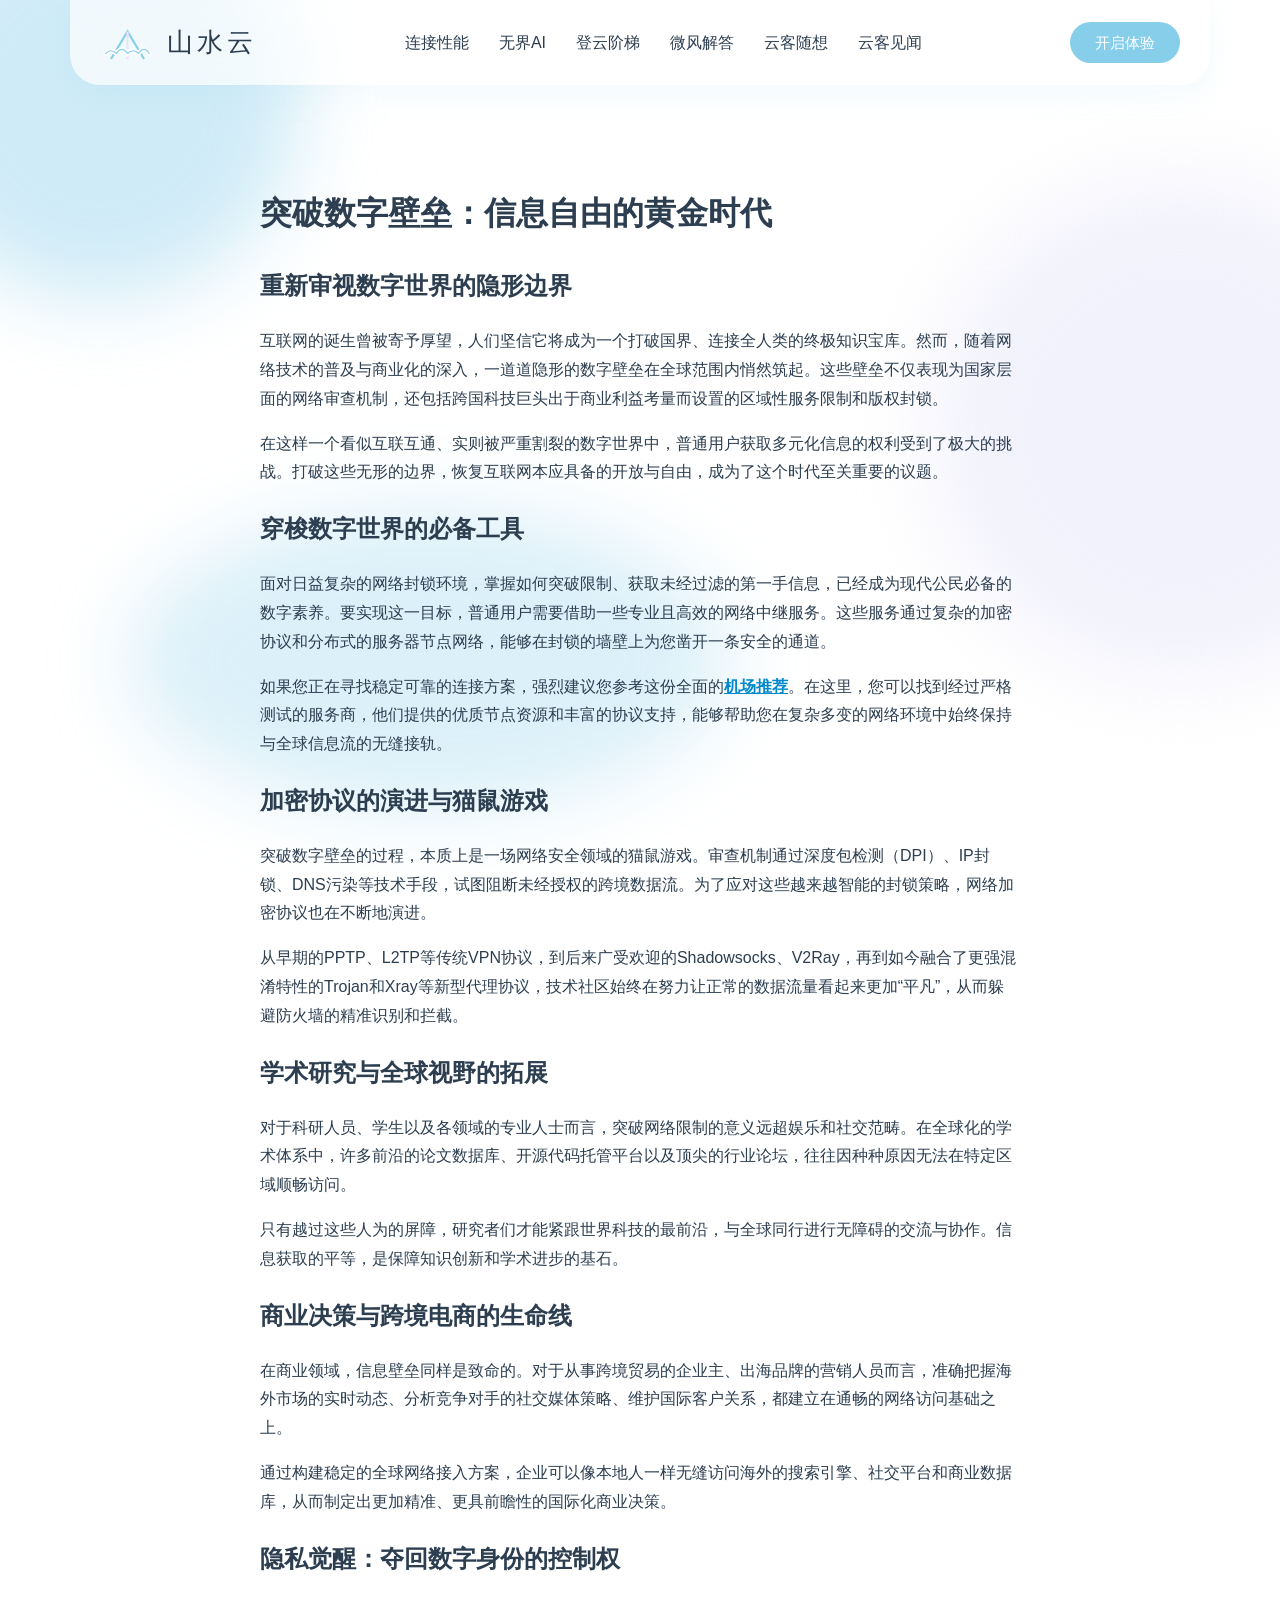
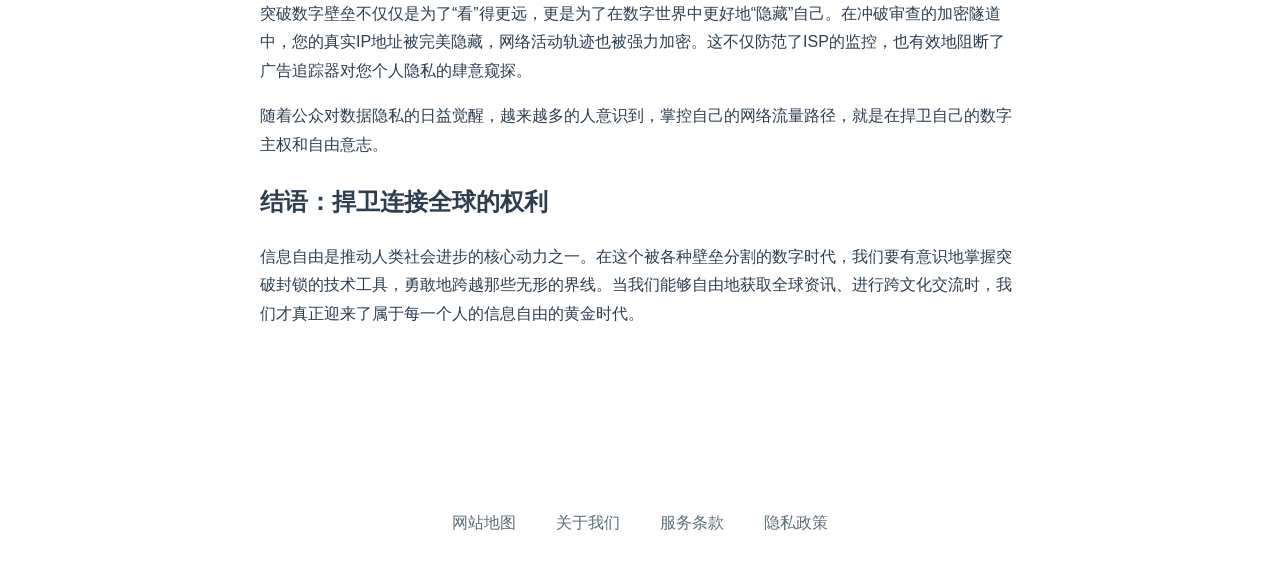
==== breaking-digital-barriers.html @ 4e41da9a "Initial commit - SEO optimized landing pages" ====
﻿<!DOCTYPE html>
<html lang="zh-CN">
<head>
    <meta charset="UTF-8">
    <meta name="viewport" content="width=device-width, initial-scale=1.0">
    <title>突破数字壁垒：信息自由的黄金时代</title>
    <link rel="stylesheet" href="style.css">
</head>
<body>
    <div class="cloud-bg cloud-1"></div>
    <div class="cloud-bg cloud-2"></div>
    <div class="cloud-bg cloud-3"></div>

    <div class="fluid-container">
        <header class="navbar">
            <a href="index.html" class="logo-wrap">
                <svg class="logo-icon" viewBox="0 0 100 100">
                    <path d="M20,80 L50,30 L80,80" fill="none" stroke="#87CEEB" stroke-width="4"/>
                    <path d="M50,30 L50,80" fill="none" stroke="#E6E6FA" stroke-width="4"/>
                    <path d="M10,70 Q20,60 30,70 Q40,55 50,70 Q60,60 70,70 Q80,55 90,70" fill="none" stroke="#FFFFFF" stroke-width="8" stroke-linecap="round"/>
                    <path d="M10,70 Q20,60 30,70 Q40,55 50,70 Q60,60 70,70 Q80,55 90,70" fill="none" stroke="#87CEEB" stroke-width="2" stroke-linecap="round"/>
                </svg>
                <span class="logo-text">山水云</span>
            </a>
            <nav class="yacht-menu">
                <a href="index.html#features">连接性能</a>
                <a href="index.html#media-ai">无界AI</a>
                <a href="index.html#pricing">登云阶梯</a>
                <a href="index.html#faq">微风解答</a>
                <a href="index.html#testimonials">云客随想</a>
                <a href="horizons.html">云客见闻</a>
            </nav>
            <a href="https://ww012.twilightaff.com/#/?code=A56DH1Af" rel="nofollow" target="_blank" class="btn-nav-yacht">开启体验</a>
        </header>

        <main class="article-body" style="max-width:800px; margin: 100px auto; padding: 0 20px; line-height: 1.8;">
            <h1>突破数字壁垒：信息自由的黄金时代</h1>
            
            <h2>重新审视数字世界的隐形边界</h2>
            <p>互联网的诞生曾被寄予厚望，人们坚信它将成为一个打破国界、连接全人类的终极知识宝库。然而，随着网络技术的普及与商业化的深入，一道道隐形的数字壁垒在全球范围内悄然筑起。这些壁垒不仅表现为国家层面的网络审查机制，还包括跨国科技巨头出于商业利益考量而设置的区域性服务限制和版权封锁。</p>
            <p>在这样一个看似互联互通、实则被严重割裂的数字世界中，普通用户获取多元化信息的权利受到了极大的挑战。打破这些无形的边界，恢复互联网本应具备的开放与自由，成为了这个时代至关重要的议题。</p>

            <h2>穿梭数字世界的必备工具</h2>
            <p>面对日益复杂的网络封锁环境，掌握如何突破限制、获取未经过滤的第一手信息，已经成为现代公民必备的数字素养。要实现这一目标，普通用户需要借助一些专业且高效的网络中继服务。这些服务通过复杂的加密协议和分布式的服务器节点网络，能够在封锁的墙壁上为您凿开一条安全的通道。</p>
            <p>如果您正在寻找稳定可靠的连接方案，强烈建议您参考这份全面的<a href="https://tizilab.net/" target="_blank">机场推荐</a>。在这里，您可以找到经过严格测试的服务商，他们提供的优质节点资源和丰富的协议支持，能够帮助您在复杂多变的网络环境中始终保持与全球信息流的无缝接轨。</p>

            <h2>加密协议的演进与猫鼠游戏</h2>
            <p>突破数字壁垒的过程，本质上是一场网络安全领域的猫鼠游戏。审查机制通过深度包检测（DPI）、IP封锁、DNS污染等技术手段，试图阻断未经授权的跨境数据流。为了应对这些越来越智能的封锁策略，网络加密协议也在不断地演进。</p>
            <p>从早期的PPTP、L2TP等传统VPN协议，到后来广受欢迎的Shadowsocks、V2Ray，再到如今融合了更强混淆特性的Trojan和Xray等新型代理协议，技术社区始终在努力让正常的数据流量看起来更加“平凡”，从而躲避防火墙的精准识别和拦截。</p>

            <h2>学术研究与全球视野的拓展</h2>
            <p>对于科研人员、学生以及各领域的专业人士而言，突破网络限制的意义远超娱乐和社交范畴。在全球化的学术体系中，许多前沿的论文数据库、开源代码托管平台以及顶尖的行业论坛，往往因种种原因无法在特定区域顺畅访问。</p>
            <p>只有越过这些人为的屏障，研究者们才能紧跟世界科技的最前沿，与全球同行进行无障碍的交流与协作。信息获取的平等，是保障知识创新和学术进步的基石。</p>

            <h2>商业决策与跨境电商的生命线</h2>
            <p>在商业领域，信息壁垒同样是致命的。对于从事跨境贸易的企业主、出海品牌的营销人员而言，准确把握海外市场的实时动态、分析竞争对手的社交媒体策略、维护国际客户关系，都建立在通畅的网络访问基础之上。</p>
            <p>通过构建稳定的全球网络接入方案，企业可以像本地人一样无缝访问海外的搜索引擎、社交平台和商业数据库，从而制定出更加精准、更具前瞻性的国际化商业决策。</p>

            <h2>隐私觉醒：夺回数字身份的控制权</h2>
            <p>突破数字壁垒不仅仅是为了“看”得更远，更是为了在数字世界中更好地“隐藏”自己。在冲破审查的加密隧道中，您的真实IP地址被完美隐藏，网络活动轨迹也被强力加密。这不仅防范了ISP的监控，也有效地阻断了广告追踪器对您个人隐私的肆意窥探。</p>
            <p>随着公众对数据隐私的日益觉醒，越来越多的人意识到，掌控自己的网络流量路径，就是在捍卫自己的数字主权和自由意志。</p>

            <h2>结语：捍卫连接全球的权利</h2>
            <p>信息自由是推动人类社会进步的核心动力之一。在这个被各种壁垒分割的数字时代，我们要有意识地掌握突破封锁的技术工具，勇敢地跨越那些无形的界线。当我们能够自由地获取全球资讯、进行跨文化交流时，我们才真正迎来了属于每一个人的信息自由的黄金时代。</p>
        </main>

        <footer class="footer-cloud">
            <div class="footer-links">
                <a href="sitemap.html" target="_blank">网站地图</a>
                <a href="about.html" target="_blank">关于我们</a>
                <a href="terms.html" target="_blank">服务条款</a>
                <a href="privacy.html" target="_blank">隐私政策</a>
            </div>
        </footer>
    </div>
</body>
</html>
---- style.css ----
/* E:\1落地页\落地页\山水云\shanshuicloud.yachts\style.css */
:root {
    --sky: #87CEEB;
    --cloud: #FFFFFF;
    --lavender: #E6E6FA;
    --text-dark: #2C3E50;
    --text-light: #596E79;
}
* { box-sizing: border-box; }
body {
    margin: 0; padding: 0;
    font-family: "Helvetica Neue", Helvetica, Arial, sans-serif;
    background-color: var(--cloud);
    color: var(--text-dark);
    line-height: 1.7;
    overflow-x: hidden;
}
a { text-decoration: none; }
.fluid-container { max-width: 1200px; margin: 0 auto; padding: 0 30px; position: relative; z-index: 10; }

/* Navigation */
.navbar { position: sticky; top: 0; z-index: 1000; padding: 15px 30px; display: flex; justify-content: space-between; align-items: center; background: rgba(255,255,255,0.7); backdrop-filter: blur(15px); border-radius: 0 0 30px 30px; margin-bottom: 20px; box-shadow: 0 10px 30px rgba(135,206,235,0.1); }
.logo-wrap { display: flex; align-items: center; gap: 12px; }
.yacht-menu { display: flex; gap: 30px; align-items: center; }
.yacht-menu a { color: var(--text-dark); font-weight: 400; transition: color 0.2s; }
.yacht-menu a:hover { color: var(--sky); }
.btn-nav-yacht { background: var(--sky); color: white; padding: 8px 25px; border-radius: 30px; font-weight: 500; font-size: 0.95rem; transition: 0.3s; }
.btn-nav-yacht:hover { box-shadow: 0 5px 15px rgba(135,206,235,0.4); transform: translateY(-2px); }
@media (max-width: 800px) { .yacht-menu { display: none; } .navbar { padding: 15px; border-radius: 0; } }
.logo-icon { width: 55px; height: 55px; }
.logo-text { font-size: 26px; font-weight: 300; letter-spacing: 4px; color: var(--text-dark); }

/* Cloud Backgrounds */
.cloud-bg { position: absolute; border-radius: 50%; filter: blur(40px); z-index: 0; pointer-events: none; }
.cloud-1 { top: -100px; left: -100px; width: 400px; height: 400px; background: rgba(135, 206, 235, 0.4); }
.cloud-2 { top: 20%; right: -150px; width: 500px; height: 500px; background: rgba(230, 230, 250, 0.5); }
.cloud-3 { bottom: 10%; left: 10%; width: 600px; height: 300px; background: rgba(135, 206, 235, 0.3); }

/* Hero Section */
.hero-fluid { padding: 120px 0 160px; text-align: center; position: relative; }
.hero-fluid h1 { font-size: 4rem; font-weight: 200; margin: 0 0 20px; letter-spacing: -1px; }
.hero-fluid p { font-size: 1.4rem; color: var(--text-light); max-width: 650px; margin: 0 auto 50px; font-weight: 300; }
.btn-pill {
    display: inline-block; padding: 20px 45px; border-radius: 50px; font-size: 1.1rem;
    font-weight: 500; transition: transform 0.3s, box-shadow 0.3s;
}
.btn-sky { background: var(--sky); color: white; box-shadow: 0 15px 30px rgba(135,206,235,0.4); margin-right: 20px; }
.btn-sky:hover { transform: translateY(-3px); box-shadow: 0 20px 40px rgba(135,206,235,0.6); }
.btn-outline { background: transparent; color: var(--text-dark); border: 2px solid var(--sky); }
.btn-outline:hover { background: var(--sky); color: white; }

/* Flowing Sections */
.flowing-section { padding: 100px 0; position: relative; }
.sec-heading { text-align: center; font-size: 2.5rem; font-weight: 300; margin-bottom: 70px; color: var(--text-dark); }
.sec-heading::after { content: ''; display: block; width: 40px; height: 3px; background: var(--sky); margin: 20px auto 0; border-radius: 2px; }

/* Soft Cards */
.soft-grid { display: flex; flex-wrap: wrap; gap: 40px; justify-content: center; }
.soft-card {
    flex: 1; min-width: 300px; max-width: 380px; padding: 50px 40px;
    background: rgba(255, 255, 255, 0.8);
    border-radius: 30px; border: 1px solid rgba(255,255,255,0.9);
    box-shadow: 0 20px 50px rgba(135,206,235,0.1); text-align: center;
    backdrop-filter: blur(10px);
}
.icon-box { margin-bottom: 25px; display: inline-block; }
.soft-card h3 { font-size: 1.5rem; font-weight: 400; margin-bottom: 15px; }
.soft-card p { color: var(--text-light); font-weight: 300; }

/* Horizontal Pricing */
.price-row { display: flex; flex-wrap: wrap; background: rgba(255,255,255,0.9); border-radius: 40px; box-shadow: 0 20px 50px rgba(0,0,0,0.03); padding: 20px; gap: 20px; margin-bottom: 50px; }
.price-col { flex: 1; min-width: 280px; padding: 40px; border-radius: 30px; text-align: center; }
.price-col.active { background: var(--sky); color: white; box-shadow: 0 15px 30px rgba(135,206,235,0.3); }
.price-col h3 { font-weight: 300; font-size: 1.6rem; margin-top: 0; }
.price-val { font-size: 3rem; font-weight: 200; margin-bottom: 30px; }
.price-col ul { list-style: none; padding: 0; margin-bottom: 30px; text-align: left; }
.price-col ul li { padding: 10px 0; border-bottom: 1px solid rgba(0,0,0,0.05); font-weight: 300; }
.price-col.active ul li { border-bottom-color: rgba(255,255,255,0.2); }

/* Minimalist FAQ & Testimonial */
.faq-list { max-width: 800px; margin: 0 auto; }
.faq-wrap { margin-bottom: 30px; }
.faq-wrap h4 { font-weight: 500; font-size: 1.2rem; color: var(--sky); margin: 0 0 10px; }
.testi-flow { display: flex; gap: 30px; overflow-x: auto; padding: 20px 0; }
.testi-bubble { min-width: 300px; background: white; padding: 30px; border-radius: 20px 20px 20px 0; box-shadow: 0 10px 30px rgba(0,0,0,0.05); }

/* Footer */
.footer-cloud { padding: 80px 0 40px; text-align: center; position: relative; }
.footer-links { display: flex; justify-content: center; gap: 40px; }
.footer-links a { color: var(--text-light); font-weight: 300; }
.footer-links a:hover { color: var(--sky); }

@media (max-width: 768px) {
    .hero-fluid h1 { font-size: 2.8rem; }
    .btn-pill { display: block; width: 100%; margin: 10px 0; }
    .price-row { border-radius: 20px; padding: 10px; }
    .soft-card { border-radius: 20px; padding: 30px 20px; }
}

.article-body a { color: #0088cc; text-decoration: underline; font-weight: bold; }
.article-body a:visited { color: #0088cc; }
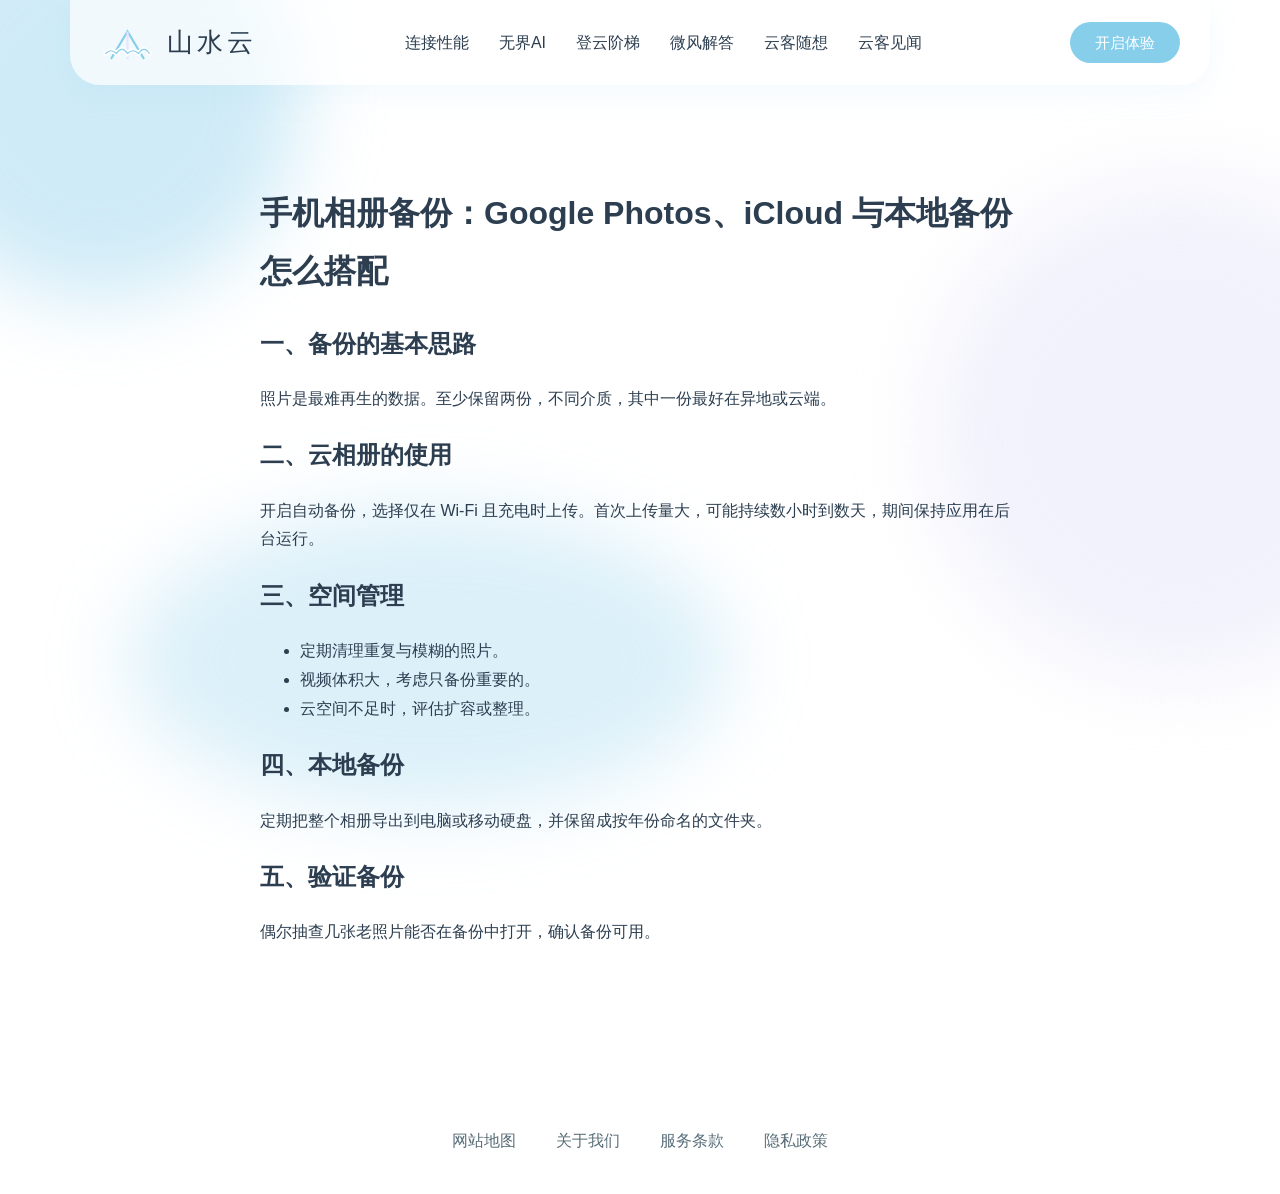
==== commit 1867b259: "Update blog hyperlinks to dajichang.mom" ====
--- a/breaking-digital-barriers.html
+++ b/breaking-digital-barriers.html
@@ -1,9 +1,10 @@
-﻿<!DOCTYPE html>
+<!DOCTYPE html>
 <html lang="zh-CN">
 <head>
     <meta charset="UTF-8">
     <meta name="viewport" content="width=device-width, initial-scale=1.0">
-    <title>突破数字壁垒：信息自由的黄金时代</title>
+    <title>手机相册备份：Google Photos、iCloud 与本地备份怎么搭配 - 山水云云客见闻</title>
+<meta name="description" content="手机相册备份总是上传很慢、空间不够？比较云相册与本地备份的做法、上传时机、空间管理与多重备份的搭配思路。">
     <link rel="stylesheet" href="style.css">
 </head>
 <body>
@@ -34,35 +35,18 @@
         </header>
 
         <main class="article-body" style="max-width:800px; margin: 100px auto; padding: 0 20px; line-height: 1.8;">
-            <h1>突破数字壁垒：信息自由的黄金时代</h1>
-            
-            <h2>重新审视数字世界的隐形边界</h2>
-            <p>互联网的诞生曾被寄予厚望，人们坚信它将成为一个打破国界、连接全人类的终极知识宝库。然而，随着网络技术的普及与商业化的深入，一道道隐形的数字壁垒在全球范围内悄然筑起。这些壁垒不仅表现为国家层面的网络审查机制，还包括跨国科技巨头出于商业利益考量而设置的区域性服务限制和版权封锁。</p>
-            <p>在这样一个看似互联互通、实则被严重割裂的数字世界中，普通用户获取多元化信息的权利受到了极大的挑战。打破这些无形的边界，恢复互联网本应具备的开放与自由，成为了这个时代至关重要的议题。</p>
-
-            <h2>穿梭数字世界的必备工具</h2>
-            <p>面对日益复杂的网络封锁环境，掌握如何突破限制、获取未经过滤的第一手信息，已经成为现代公民必备的数字素养。要实现这一目标，普通用户需要借助一些专业且高效的网络中继服务。这些服务通过复杂的加密协议和分布式的服务器节点网络，能够在封锁的墙壁上为您凿开一条安全的通道。</p>
-            <p>如果您正在寻找稳定可靠的连接方案，强烈建议您参考这份全面的<a href="https://tizilab.net/" target="_blank">机场推荐</a>。在这里，您可以找到经过严格测试的服务商，他们提供的优质节点资源和丰富的协议支持，能够帮助您在复杂多变的网络环境中始终保持与全球信息流的无缝接轨。</p>
-
-            <h2>加密协议的演进与猫鼠游戏</h2>
-            <p>突破数字壁垒的过程，本质上是一场网络安全领域的猫鼠游戏。审查机制通过深度包检测（DPI）、IP封锁、DNS污染等技术手段，试图阻断未经授权的跨境数据流。为了应对这些越来越智能的封锁策略，网络加密协议也在不断地演进。</p>
-            <p>从早期的PPTP、L2TP等传统VPN协议，到后来广受欢迎的Shadowsocks、V2Ray，再到如今融合了更强混淆特性的Trojan和Xray等新型代理协议，技术社区始终在努力让正常的数据流量看起来更加“平凡”，从而躲避防火墙的精准识别和拦截。</p>
-
-            <h2>学术研究与全球视野的拓展</h2>
-            <p>对于科研人员、学生以及各领域的专业人士而言，突破网络限制的意义远超娱乐和社交范畴。在全球化的学术体系中，许多前沿的论文数据库、开源代码托管平台以及顶尖的行业论坛，往往因种种原因无法在特定区域顺畅访问。</p>
-            <p>只有越过这些人为的屏障，研究者们才能紧跟世界科技的最前沿，与全球同行进行无障碍的交流与协作。信息获取的平等，是保障知识创新和学术进步的基石。</p>
-
-            <h2>商业决策与跨境电商的生命线</h2>
-            <p>在商业领域，信息壁垒同样是致命的。对于从事跨境贸易的企业主、出海品牌的营销人员而言，准确把握海外市场的实时动态、分析竞争对手的社交媒体策略、维护国际客户关系，都建立在通畅的网络访问基础之上。</p>
-            <p>通过构建稳定的全球网络接入方案，企业可以像本地人一样无缝访问海外的搜索引擎、社交平台和商业数据库，从而制定出更加精准、更具前瞻性的国际化商业决策。</p>
-
-            <h2>隐私觉醒：夺回数字身份的控制权</h2>
-            <p>突破数字壁垒不仅仅是为了“看”得更远，更是为了在数字世界中更好地“隐藏”自己。在冲破审查的加密隧道中，您的真实IP地址被完美隐藏，网络活动轨迹也被强力加密。这不仅防范了ISP的监控，也有效地阻断了广告追踪器对您个人隐私的肆意窥探。</p>
-            <p>随着公众对数据隐私的日益觉醒，越来越多的人意识到，掌控自己的网络流量路径，就是在捍卫自己的数字主权和自由意志。</p>
-
-            <h2>结语：捍卫连接全球的权利</h2>
-            <p>信息自由是推动人类社会进步的核心动力之一。在这个被各种壁垒分割的数字时代，我们要有意识地掌握突破封锁的技术工具，勇敢地跨越那些无形的界线。当我们能够自由地获取全球资讯、进行跨文化交流时，我们才真正迎来了属于每一个人的信息自由的黄金时代。</p>
-        </main>
+            <h1>手机相册备份：Google Photos、iCloud 与本地备份怎么搭配</h1>
+<h2>一、备份的基本思路</h2>
+<p>照片是最难再生的数据。至少保留两份，不同介质，其中一份最好在异地或云端。</p>
+<h2>二、云相册的使用</h2>
+<p>开启自动备份，选择仅在 Wi-Fi 且充电时上传。首次上传量大，可能持续数小时到数天，期间保持应用在后台运行。</p>
+<h2>三、空间管理</h2>
+<ul><li>定期清理重复与模糊的照片。</li><li>视频体积大，考虑只备份重要的。</li><li>云空间不足时，评估扩容或整理。</li></ul>
+<h2>四、本地备份</h2>
+<p>定期把整个相册导出到电脑或移动硬盘，并保留成按年份命名的文件夹。</p>
+<h2>五、验证备份</h2>
+<p>偶尔抽查几张老照片能否在备份中打开，确认备份可用。</p>
+ </main>
 
         <footer class="footer-cloud">
             <div class="footer-links">
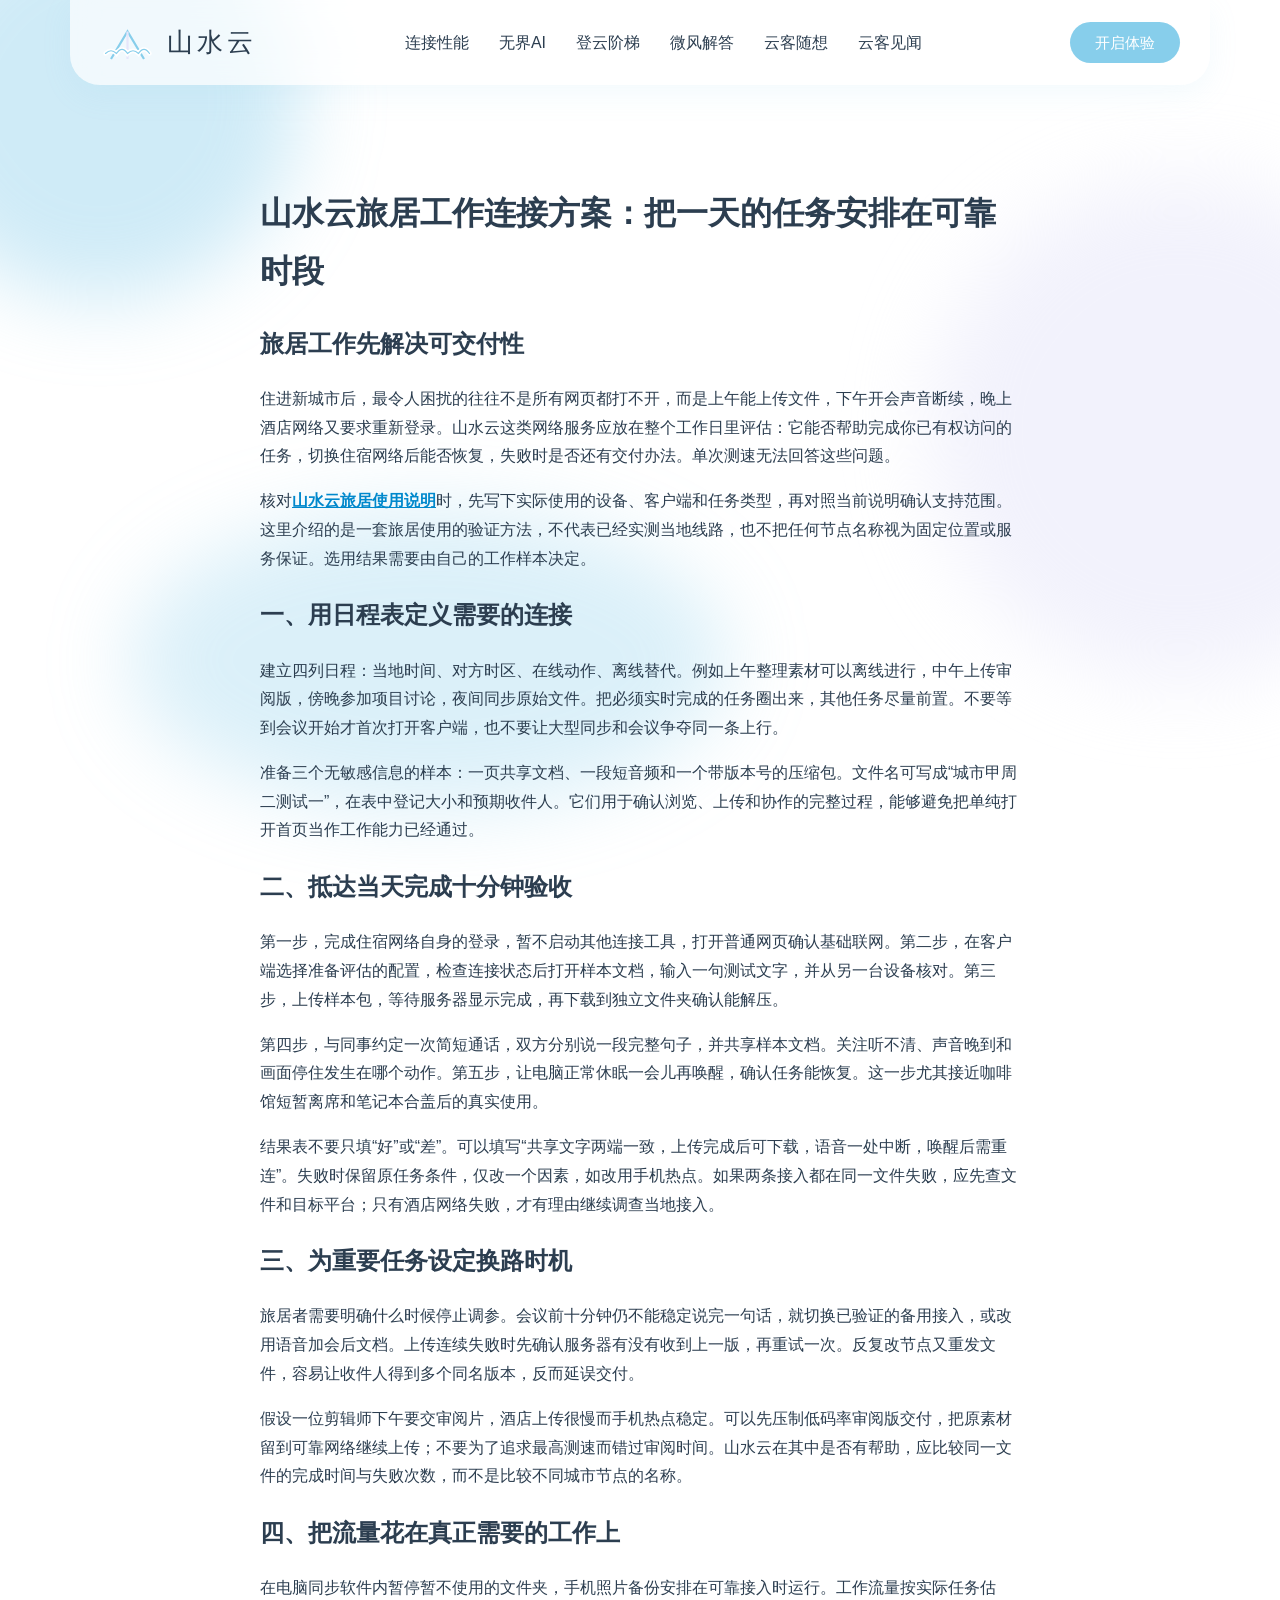
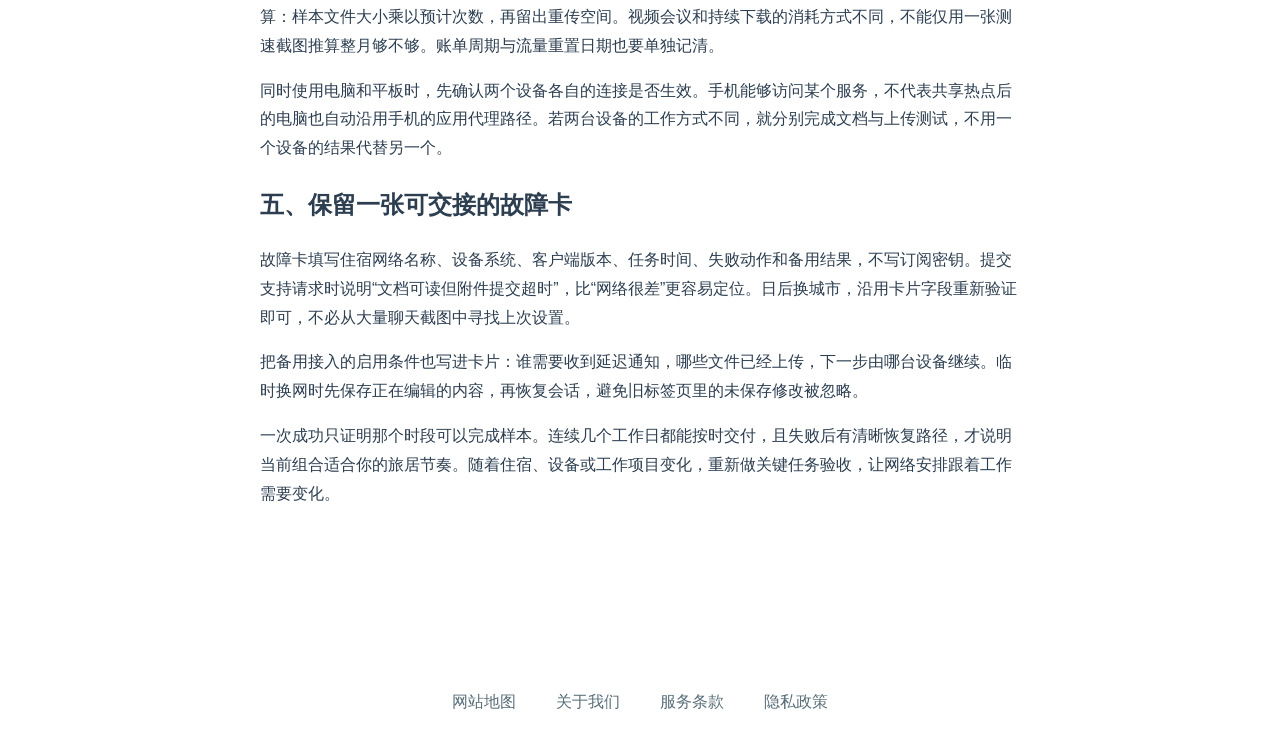
==== commit ef283c1e: "Restore detailed guides and clarify airport homepage introductions" ====
--- a/breaking-digital-barriers.html
+++ b/breaking-digital-barriers.html
@@ -1,62 +1,66 @@
 <!DOCTYPE html>
+
 <html lang="zh-CN">
 <head>
-    <meta charset="UTF-8">
-    <meta name="viewport" content="width=device-width, initial-scale=1.0">
-    <title>手机相册备份：Google Photos、iCloud 与本地备份怎么搭配 - 山水云云客见闻</title>
-<meta name="description" content="手机相册备份总是上传很慢、空间不够？比较云相册与本地备份的做法、上传时机、空间管理与多重备份的搭配思路。">
-    <link rel="stylesheet" href="style.css">
+<meta charset="utf-8"/>
+<meta content="width=device-width, initial-scale=1.0" name="viewport"/>
+<title>山水云旅居工作连接方案：把一天的任务安排在可靠时段</title>
+<meta content="山水云旅居工作连接方案：把一天的任务安排在可靠时段，提供可执行的检查流程、场景实例和结果判断，帮助减少连接中断与重复操作。" name="description"/>
+<link href="style.css" rel="stylesheet"/>
 </head>
 <body>
-    <div class="cloud-bg cloud-1"></div>
-    <div class="cloud-bg cloud-2"></div>
-    <div class="cloud-bg cloud-3"></div>
-
-    <div class="fluid-container">
-        <header class="navbar">
-            <a href="index.html" class="logo-wrap">
-                <svg class="logo-icon" viewBox="0 0 100 100">
-                    <path d="M20,80 L50,30 L80,80" fill="none" stroke="#87CEEB" stroke-width="4"/>
-                    <path d="M50,30 L50,80" fill="none" stroke="#E6E6FA" stroke-width="4"/>
-                    <path d="M10,70 Q20,60 30,70 Q40,55 50,70 Q60,60 70,70 Q80,55 90,70" fill="none" stroke="#FFFFFF" stroke-width="8" stroke-linecap="round"/>
-                    <path d="M10,70 Q20,60 30,70 Q40,55 50,70 Q60,60 70,70 Q80,55 90,70" fill="none" stroke="#87CEEB" stroke-width="2" stroke-linecap="round"/>
-                </svg>
-                <span class="logo-text">山水云</span>
-            </a>
-            <nav class="yacht-menu">
-                <a href="index.html#features">连接性能</a>
-                <a href="index.html#media-ai">无界AI</a>
-                <a href="index.html#pricing">登云阶梯</a>
-                <a href="index.html#faq">微风解答</a>
-                <a href="index.html#testimonials">云客随想</a>
-                <a href="horizons.html">云客见闻</a>
-            </nav>
-            <a href="https://ww012.twilightaff.com/#/?code=A56DH1Af" rel="nofollow" target="_blank" class="btn-nav-yacht">开启体验</a>
-        </header>
-
-        <main class="article-body" style="max-width:800px; margin: 100px auto; padding: 0 20px; line-height: 1.8;">
-            <h1>手机相册备份：Google Photos、iCloud 与本地备份怎么搭配</h1>
-<h2>一、备份的基本思路</h2>
-<p>照片是最难再生的数据。至少保留两份，不同介质，其中一份最好在异地或云端。</p>
-<h2>二、云相册的使用</h2>
-<p>开启自动备份，选择仅在 Wi-Fi 且充电时上传。首次上传量大，可能持续数小时到数天，期间保持应用在后台运行。</p>
-<h2>三、空间管理</h2>
-<ul><li>定期清理重复与模糊的照片。</li><li>视频体积大，考虑只备份重要的。</li><li>云空间不足时，评估扩容或整理。</li></ul>
-<h2>四、本地备份</h2>
-<p>定期把整个相册导出到电脑或移动硬盘，并保留成按年份命名的文件夹。</p>
-<h2>五、验证备份</h2>
-<p>偶尔抽查几张老照片能否在备份中打开，确认备份可用。</p>
- </main>
-
-        <footer class="footer-cloud">
-            <div class="footer-links">
-                <a href="sitemap.html" target="_blank">网站地图</a>
-                <a href="about.html" target="_blank">关于我们</a>
-                <a href="terms.html" target="_blank">服务条款</a>
-                <a href="privacy.html" target="_blank">隐私政策</a>
-            </div>
-        </footer>
-    </div>
+<div class="cloud-bg cloud-1"></div>
+<div class="cloud-bg cloud-2"></div>
+<div class="cloud-bg cloud-3"></div>
+<div class="fluid-container">
+<header class="navbar">
+<a class="logo-wrap" href="index.html">
+<svg class="logo-icon" viewbox="0 0 100 100">
+<path d="M20,80 L50,30 L80,80" fill="none" stroke="#87CEEB" stroke-width="4"></path>
+<path d="M50,30 L50,80" fill="none" stroke="#E6E6FA" stroke-width="4"></path>
+<path d="M10,70 Q20,60 30,70 Q40,55 50,70 Q60,60 70,70 Q80,55 90,70" fill="none" stroke="#FFFFFF" stroke-linecap="round" stroke-width="8"></path>
+<path d="M10,70 Q20,60 30,70 Q40,55 50,70 Q60,60 70,70 Q80,55 90,70" fill="none" stroke="#87CEEB" stroke-linecap="round" stroke-width="2"></path>
+</svg>
+<span class="logo-text">山水云</span>
+</a>
+<nav class="yacht-menu">
+<a href="index.html#features">连接性能</a>
+<a href="index.html#media-ai">无界AI</a>
+<a href="index.html#pricing">登云阶梯</a>
+<a href="index.html#faq">微风解答</a>
+<a href="index.html#testimonials">云客随想</a>
+<a href="horizons.html">云客见闻</a>
+</nav>
+<a class="btn-nav-yacht" href="https://ww012.twilightaff.com/#/?code=A56DH1Af" rel="nofollow" target="_blank">开启体验</a>
+</header>
+<main class="article-body" style="max-width:800px; margin: 100px auto; padding: 0 20px; line-height: 1.8;"><h1>山水云旅居工作连接方案：把一天的任务安排在可靠时段</h1><div data-swc-article-body="2026-11-16"><h2>旅居工作先解决可交付性</h2>
+<p>住进新城市后，最令人困扰的往往不是所有网页都打不开，而是上午能上传文件，下午开会声音断续，晚上酒店网络又要求重新登录。山水云这类网络服务应放在整个工作日里评估：它能否帮助完成你已有权访问的任务，切换住宿网络后能否恢复，失败时是否还有交付办法。单次测速无法回答这些问题。</p>
+<p>核对<a href="https://shanshuicloud.yachts/">山水云旅居使用说明</a>时，先写下实际使用的设备、客户端和任务类型，再对照当前说明确认支持范围。这里介绍的是一套旅居使用的验证方法，不代表已经实测当地线路，也不把任何节点名称视为固定位置或服务保证。选用结果需要由自己的工作样本决定。</p>
+<h2>一、用日程表定义需要的连接</h2>
+<p>建立四列日程：当地时间、对方时区、在线动作、离线替代。例如上午整理素材可以离线进行，中午上传审阅版，傍晚参加项目讨论，夜间同步原始文件。把必须实时完成的任务圈出来，其他任务尽量前置。不要等到会议开始才首次打开客户端，也不要让大型同步和会议争夺同一条上行。</p>
+<p>准备三个无敏感信息的样本：一页共享文档、一段短音频和一个带版本号的压缩包。文件名可写成“城市甲周二测试一”，在表中登记大小和预期收件人。它们用于确认浏览、上传和协作的完整过程，能够避免把单纯打开首页当作工作能力已经通过。</p>
+<h2>二、抵达当天完成十分钟验收</h2>
+<p>第一步，完成住宿网络自身的登录，暂不启动其他连接工具，打开普通网页确认基础联网。第二步，在客户端选择准备评估的配置，检查连接状态后打开样本文档，输入一句测试文字，并从另一台设备核对。第三步，上传样本包，等待服务器显示完成，再下载到独立文件夹确认能解压。</p>
+<p>第四步，与同事约定一次简短通话，双方分别说一段完整句子，并共享样本文档。关注听不清、声音晚到和画面停住发生在哪个动作。第五步，让电脑正常休眠一会儿再唤醒，确认任务能恢复。这一步尤其接近咖啡馆短暂离席和笔记本合盖后的真实使用。</p>
+<p>结果表不要只填“好”或“差”。可以填写“共享文字两端一致，上传完成后可下载，语音一处中断，唤醒后需重连”。失败时保留原任务条件，仅改一个因素，如改用手机热点。如果两条接入都在同一文件失败，应先查文件和目标平台；只有酒店网络失败，才有理由继续调查当地接入。</p>
+<h2>三、为重要任务设定换路时机</h2>
+<p>旅居者需要明确什么时候停止调参。会议前十分钟仍不能稳定说完一句话，就切换已验证的备用接入，或改用语音加会后文档。上传连续失败时先确认服务器有没有收到上一版，再重试一次。反复改节点又重发文件，容易让收件人得到多个同名版本，反而延误交付。</p>
+<p>假设一位剪辑师下午要交审阅片，酒店上传很慢而手机热点稳定。可以先压制低码率审阅版交付，把原素材留到可靠网络继续上传；不要为了追求最高测速而错过审阅时间。山水云在其中是否有帮助，应比较同一文件的完成时间与失败次数，而不是比较不同城市节点的名称。</p>
+<h2>四、把流量花在真正需要的工作上</h2>
+<p>在电脑同步软件内暂停暂不使用的文件夹，手机照片备份安排在可靠接入时运行。工作流量按实际任务估算：样本文件大小乘以预计次数，再留出重传空间。视频会议和持续下载的消耗方式不同，不能仅用一张测速截图推算整月够不够。账单周期与流量重置日期也要单独记清。</p>
+<p>同时使用电脑和平板时，先确认两个设备各自的连接是否生效。手机能够访问某个服务，不代表共享热点后的电脑也自动沿用手机的应用代理路径。若两台设备的工作方式不同，就分别完成文档与上传测试，不用一个设备的结果代替另一个。</p>
+<h2>五、保留一张可交接的故障卡</h2>
+<p>故障卡填写住宿网络名称、设备系统、客户端版本、任务时间、失败动作和备用结果，不写订阅密钥。提交支持请求时说明“文档可读但附件提交超时”，比“网络很差”更容易定位。日后换城市，沿用卡片字段重新验证即可，不必从大量聊天截图中寻找上次设置。</p>
+<p>把备用接入的启用条件也写进卡片：谁需要收到延迟通知，哪些文件已经上传，下一步由哪台设备继续。临时换网时先保存正在编辑的内容，再恢复会话，避免旧标签页里的未保存修改被忽略。</p>
+<p>一次成功只证明那个时段可以完成样本。连续几个工作日都能按时交付，且失败后有清晰恢复路径，才说明当前组合适合你的旅居节奏。随着住宿、设备或工作项目变化，重新做关键任务验收，让网络安排跟着工作需要变化。</p></div></main>
+<footer class="footer-cloud">
+<div class="footer-links">
+<a href="sitemap.html" target="_blank">网站地图</a>
+<a href="about.html" target="_blank">关于我们</a>
+<a href="terms.html" target="_blank">服务条款</a>
+<a href="privacy.html" target="_blank">隐私政策</a>
+</div>
+</footer>
+</div>
 </body>
 </html>
-
